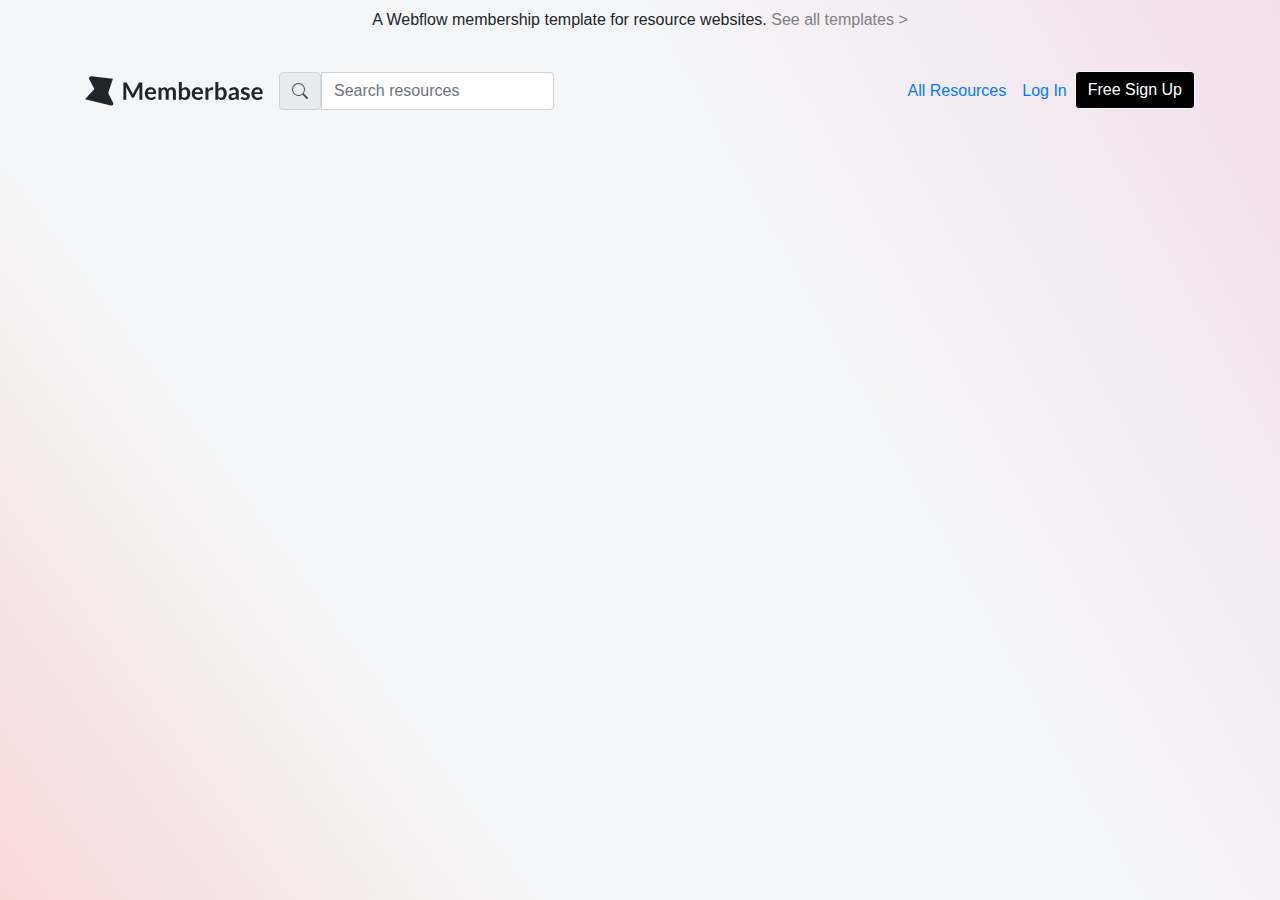
==== Memberbase/index.html @ c23ef4e9 "add new file and modified Waxon" ====
<!DOCTYPE html>
<html lang="es">
  <head>
    <meta charset="UTF-8" />
    <meta name="viewport" content="width=device-width, initial-scale=1.0" />
    <link
      href="https://cdn.jsdelivr.net/npm/bootstrap@5.3.2/dist/css/bootstrap.min.css"
      rel="stylesheet"
      integrity="sha384-T3c6CoIi6uLrA9TneNEoa7RxnatzjcDSCmG1MXxSR1GAsXEV/Dwwykc2MPK8M2HN"
      crossorigin="anonymous"
    />
    <link
      rel="stylesheet"
      href="https://maxcdn.bootstrapcdn.com/bootstrap/4.5.2/css/bootstrap.min.css"
    />
    <link rel="stylesheet" type="text/css" href="css/index.css" />
    <link rel="preconnect" href="https://fonts.googleapis.com" />
    <link rel="preconnect" href="https://fonts.gstatic.com" crossorigin />
    <link
      href="https://fonts.googleapis.com/css2?family=Inter&family=Montserrat:wght@300&family=Titillium+Web:wght@700&display=swap"
      rel="stylesheet"
    />
    <link
      href="https://assets.website-files.com/62aee78456e4207786ac4d18/62b0fad1a8cf6a4c26b3cb5e_Faivcon%2032.svg"
      rel="shortcut icon"
      type="image/x-icon"
    />
    <title>Memberbase - Webflow</title>
  </head>

  <body class="vh-100 vw-100">
    <div class="container-fluid px-0">
      <div class="container text-center py-2">
        <p>
          A Webflow membership template for resource websites.
          <span
            ><a
              href="https://www.nikolaibain.com/templates"
              class="custom-link"
              target="_blank"
              >See all templates ></a
            ></span
          >
        </p>
      </div>
      <nav
        class="navbar navbar-expand-md bg-body-tertiary py-0 px-0 sticky-top"
      >
        <div class="container">
          <a class="navbar-brand" href="#"
            ><svg
              width="178"
              height="60"
              viewBox="0 0 525 88"
              fill="none"
              xmlns="http://www.w3.org/2000/svg"
            >
              <path
                d="M139.018 48.6572C139.421 49.416 139.789 50.2104 140.121 51.0404C140.477 51.8467 140.821 52.6649 141.153 53.4949C141.485 52.6412 141.828 51.7993 142.184 50.9693C142.54 50.1393 142.919 49.3449 143.322 48.586L158.547 20.0933C158.737 19.7376 158.926 19.453 159.116 19.2396C159.33 19.0262 159.555 18.872 159.792 18.7772C160.053 18.6823 160.337 18.623 160.646 18.5993C160.954 18.5756 161.322 18.5637 161.748 18.5637H168.969V70H160.539V36.7763C160.539 36.1597 160.551 35.4839 160.575 34.7487C160.622 34.0136 160.681 33.2666 160.752 32.5077L145.208 61.6763C144.852 62.3403 144.39 62.862 143.82 63.2414C143.251 63.5972 142.587 63.775 141.828 63.775H140.512C139.753 63.775 139.089 63.5972 138.52 63.2414C137.951 62.862 137.489 62.3403 137.133 61.6763L121.375 32.401C121.47 33.1836 121.529 33.9543 121.553 34.7132C121.6 35.4483 121.624 36.136 121.624 36.7763V70H113.193V18.5637H120.414C120.841 18.5637 121.209 18.5756 121.517 18.5993C121.825 18.623 122.098 18.6823 122.335 18.7772C122.596 18.872 122.833 19.0262 123.047 19.2396C123.26 19.453 123.462 19.7376 123.651 20.0933L139.018 48.6572Z"
                fill="#20252B"
              />
              <path
                d="M193.918 32.9346C196.219 32.9346 198.329 33.3022 200.25 34.0373C202.195 34.7724 203.867 35.8514 205.266 37.2743C206.665 38.6734 207.756 40.4046 208.538 42.4677C209.321 44.5072 209.712 46.843 209.712 49.4753C209.712 50.1393 209.677 50.6966 209.605 51.1472C209.558 51.574 209.451 51.9179 209.285 52.1787C209.143 52.4159 208.941 52.5937 208.681 52.7123C208.42 52.8072 208.088 52.8546 207.685 52.8546H185.132C185.393 56.6014 186.401 59.3523 188.156 61.1072C189.911 62.862 192.235 63.7394 195.128 63.7394C196.551 63.7394 197.772 63.5734 198.792 63.2414C199.835 62.9094 200.736 62.5419 201.495 62.1387C202.278 61.7356 202.954 61.368 203.523 61.036C204.116 60.704 204.685 60.538 205.23 60.538C205.586 60.538 205.894 60.6092 206.155 60.7514C206.416 60.8937 206.641 61.0953 206.831 61.3562L209.392 64.5576C208.42 65.6959 207.329 66.6563 206.119 67.4389C204.91 68.1977 203.641 68.8143 202.313 69.2886C201.009 69.7392 199.669 70.0593 198.294 70.249C196.942 70.4387 195.626 70.5336 194.345 70.5336C191.808 70.5336 189.448 70.1186 187.267 69.2886C185.085 68.4349 183.188 67.1899 181.575 65.5536C179.963 63.8936 178.694 61.8542 177.769 59.4353C176.844 56.9927 176.382 54.1707 176.382 50.9693C176.382 48.4793 176.785 46.1434 177.591 43.9617C178.397 41.7563 179.548 39.8473 181.042 38.2347C182.559 36.5984 184.397 35.306 186.555 34.3574C188.737 33.4089 191.191 32.9346 193.918 32.9346ZM194.096 39.2307C191.535 39.2307 189.531 39.954 188.085 41.4006C186.638 42.8472 185.713 44.8984 185.31 47.5544H201.815C201.815 46.4162 201.661 45.349 201.353 44.353C201.045 43.3333 200.57 42.444 199.93 41.6852C199.29 40.9263 198.483 40.3334 197.511 39.9066C196.539 39.456 195.401 39.2307 194.096 39.2307Z"
                fill="#20252B"
              />
              <path
                d="M216.839 70V33.5037H222.21C223.349 33.5037 224.096 34.0373 224.451 35.1044L225.021 37.8079C225.661 37.0964 226.325 36.4443 227.013 35.8514C227.724 35.2586 228.471 34.7487 229.254 34.3219C230.06 33.895 230.914 33.563 231.815 33.3259C232.74 33.065 233.747 32.9346 234.838 32.9346C237.139 32.9346 239.024 33.563 240.494 34.8199C241.988 36.053 243.103 37.7012 243.838 39.7643C244.407 38.5549 245.118 37.5233 245.972 36.6696C246.826 35.7922 247.763 35.0807 248.782 34.5353C249.802 33.9899 250.881 33.5867 252.019 33.3259C253.181 33.065 254.343 32.9346 255.505 32.9346C257.521 32.9346 259.311 33.2429 260.877 33.8594C262.442 34.476 263.758 35.3772 264.825 36.5629C265.892 37.7486 266.698 39.1952 267.244 40.9026C267.813 42.61 268.098 44.5664 268.098 46.7719V70H259.311V46.7719C259.311 44.4479 258.802 42.7049 257.782 41.5429C256.762 40.3572 255.268 39.7643 253.3 39.7643C252.399 39.7643 251.557 39.9184 250.774 40.2267C250.015 40.535 249.34 40.9856 248.747 41.5784C248.178 42.1476 247.727 42.8709 247.395 43.7483C247.063 44.6257 246.897 45.6336 246.897 46.7719V70H238.075V46.7719C238.075 44.3293 237.577 42.5507 236.581 41.4362C235.609 40.3216 234.162 39.7643 232.242 39.7643C230.985 39.7643 229.799 40.0844 228.684 40.7247C227.594 41.3413 226.574 42.195 225.625 43.2859V70H216.839Z"
                fill="#20252B"
              />
              <path
                d="M276.834 70V17.1409H285.62V37.9857C287.066 36.4443 288.703 35.223 290.529 34.3219C292.355 33.397 294.489 32.9346 296.932 32.9346C298.924 32.9346 300.738 33.3496 302.374 34.1796C304.034 34.9859 305.457 36.1716 306.643 37.7367C307.852 39.3019 308.777 41.2346 309.417 43.5349C310.081 45.8352 310.413 48.4793 310.413 51.4673C310.413 54.1944 310.046 56.72 309.31 59.044C308.575 61.368 307.52 63.3837 306.145 65.0912C304.793 66.7986 303.145 68.1384 301.2 69.1107C299.279 70.0593 297.121 70.5336 294.726 70.5336C293.612 70.5336 292.592 70.415 291.667 70.1779C290.742 69.9644 289.9 69.6562 289.141 69.253C288.383 68.8499 287.671 68.3637 287.007 67.7946C286.367 67.2017 285.75 66.5496 285.157 65.8382L284.766 68.2926C284.624 68.9092 284.375 69.3479 284.019 69.6087C283.687 69.8696 283.225 70 282.632 70H276.834ZM293.908 39.7643C292.082 39.7643 290.517 40.1556 289.213 40.9382C287.932 41.697 286.734 42.776 285.62 44.1752V60.538C286.616 61.7712 287.695 62.6367 288.857 63.1347C290.043 63.609 291.323 63.8462 292.699 63.8462C294.027 63.8462 295.224 63.5972 296.291 63.0992C297.358 62.6012 298.26 61.8423 298.995 60.8226C299.754 59.8029 300.335 58.5223 300.738 56.9809C301.141 55.4157 301.342 53.5779 301.342 51.4673C301.342 49.333 301.165 47.5307 300.809 46.0604C300.477 44.5664 299.991 43.357 299.35 42.4322C298.71 41.5073 297.928 40.8314 297.003 40.4046C296.102 39.9777 295.07 39.7643 293.908 39.7643Z"
                fill="#20252B"
              />
              <path
                d="M332.383 32.9346C334.683 32.9346 336.794 33.3022 338.715 34.0373C340.659 34.7724 342.331 35.8514 343.73 37.2743C345.129 38.6734 346.22 40.4046 347.003 42.4677C347.785 44.5072 348.177 46.843 348.177 49.4753C348.177 50.1393 348.141 50.6966 348.07 51.1472C348.023 51.574 347.916 51.9179 347.75 52.1787C347.608 52.4159 347.406 52.5937 347.145 52.7123C346.884 52.8072 346.552 52.8546 346.149 52.8546H323.597C323.858 56.6014 324.866 59.3523 326.62 61.1072C328.375 62.862 330.699 63.7394 333.592 63.7394C335.015 63.7394 336.237 63.5734 337.256 63.2414C338.3 62.9094 339.201 62.5419 339.96 62.1387C340.742 61.7356 341.418 61.368 341.987 61.036C342.58 60.704 343.149 60.538 343.695 60.538C344.05 60.538 344.359 60.6092 344.62 60.7514C344.88 60.8937 345.106 61.0953 345.295 61.3562L347.857 64.5576C346.884 65.6959 345.793 66.6563 344.584 67.4389C343.375 68.1977 342.106 68.8143 340.778 69.2886C339.474 69.7392 338.134 70.0593 336.758 70.249C335.407 70.4387 334.09 70.5336 332.81 70.5336C330.272 70.5336 327.913 70.1186 325.731 69.2886C323.549 68.4349 321.652 67.1899 320.04 65.5536C318.427 63.8936 317.158 61.8542 316.234 59.4353C315.309 56.9927 314.846 54.1707 314.846 50.9693C314.846 48.4793 315.249 46.1434 316.056 43.9617C316.862 41.7563 318.012 39.8473 319.506 38.2347C321.024 36.5984 322.862 35.306 325.02 34.3574C327.201 33.4089 329.656 32.9346 332.383 32.9346ZM332.561 39.2307C330 39.2307 327.996 39.954 326.549 41.4006C325.103 42.8472 324.178 44.8984 323.775 47.5544H340.28C340.28 46.4162 340.126 45.349 339.817 44.353C339.509 43.3333 339.035 42.444 338.395 41.6852C337.754 40.9263 336.948 40.3334 335.976 39.9066C335.003 39.456 333.865 39.2307 332.561 39.2307Z"
                fill="#20252B"
              />
              <path
                d="M355.304 70V33.5037H360.462C361.363 33.5037 361.991 33.6697 362.347 34.0017C362.703 34.3337 362.94 34.9029 363.058 35.7092L363.592 40.12C364.896 37.8672 366.426 36.0886 368.181 34.7843C369.935 33.48 371.904 32.8279 374.085 32.8279C375.888 32.8279 377.382 33.2429 378.567 34.0729L377.429 40.6536C377.358 41.0804 377.204 41.3887 376.967 41.5784C376.73 41.7444 376.409 41.8274 376.006 41.8274C375.651 41.8274 375.164 41.7444 374.548 41.5784C373.931 41.4124 373.113 41.3294 372.093 41.3294C370.267 41.3294 368.702 41.8393 367.398 42.859C366.094 43.855 364.991 45.3253 364.09 47.2699V70H355.304Z"
                fill="#20252B"
              />
              <path
                d="M384.451 70V17.1409H393.237V37.9857C394.684 36.4443 396.32 35.223 398.146 34.3219C399.972 33.397 402.106 32.9346 404.549 32.9346C406.541 32.9346 408.355 33.3496 409.991 34.1796C411.651 34.9859 413.074 36.1716 414.26 37.7367C415.469 39.3019 416.394 41.2346 417.035 43.5349C417.699 45.8352 418.031 48.4793 418.031 51.4673C418.031 54.1944 417.663 56.72 416.928 59.044C416.193 61.368 415.137 63.3837 413.762 65.0912C412.41 66.7986 410.762 68.1384 408.818 69.1107C406.897 70.0593 404.739 70.5336 402.344 70.5336C401.229 70.5336 400.209 70.415 399.284 70.1779C398.36 69.9644 397.518 69.6562 396.759 69.253C396 68.8499 395.289 68.3637 394.625 67.7946C393.984 67.2017 393.368 66.5496 392.775 65.8382L392.384 68.2926C392.241 68.9092 391.992 69.3479 391.637 69.6087C391.305 69.8696 390.842 70 390.249 70H384.451ZM401.525 39.7643C399.699 39.7643 398.134 40.1556 396.83 40.9382C395.549 41.697 394.352 42.776 393.237 44.1752V60.538C394.233 61.7712 395.312 62.6367 396.474 63.1347C397.66 63.609 398.941 63.8462 400.316 63.8462C401.644 63.8462 402.842 63.5972 403.909 63.0992C404.976 62.6012 405.877 61.8423 406.612 60.8226C407.371 59.8029 407.952 58.5223 408.355 56.9809C408.758 55.4157 408.96 53.5779 408.96 51.4673C408.96 49.333 408.782 47.5307 408.426 46.0604C408.094 44.5664 407.608 43.357 406.968 42.4322C406.328 41.5073 405.545 40.8314 404.62 40.4046C403.719 39.9777 402.687 39.7643 401.525 39.7643Z"
                fill="#20252B"
              />
              <path
                d="M453.518 70H449.569C448.739 70 448.087 69.8814 447.613 69.6443C447.138 69.3834 446.783 68.8736 446.546 68.1147L445.763 65.518C444.838 66.348 443.925 67.0832 443.024 67.7234C442.147 68.34 441.234 68.8617 440.285 69.2886C439.336 69.7154 438.329 70.0356 437.261 70.249C436.194 70.4624 435.009 70.5692 433.704 70.5692C432.163 70.5692 430.74 70.3676 429.436 69.9644C428.131 69.5376 427.005 68.9092 426.056 68.0792C425.132 67.2492 424.408 66.2176 423.887 64.9844C423.365 63.7513 423.104 62.3166 423.104 60.6803C423.104 59.3049 423.46 57.9532 424.171 56.6252C424.906 55.2734 426.116 54.064 427.799 52.9969C429.483 51.906 431.724 51.0049 434.522 50.2934C437.321 49.582 440.795 49.1789 444.945 49.084V46.9497C444.945 44.5072 444.423 42.7049 443.38 41.5429C442.36 40.3572 440.866 39.7643 438.898 39.7643C437.475 39.7643 436.289 39.9303 435.341 40.2623C434.392 40.5943 433.562 40.9737 432.851 41.4006C432.163 41.8037 431.523 42.1713 430.93 42.5033C430.337 42.8353 429.685 43.0013 428.973 43.0013C428.38 43.0013 427.871 42.8472 427.444 42.5389C427.017 42.2306 426.673 41.8512 426.412 41.4006L424.811 38.5904C429.009 34.7487 434.072 32.8279 440 32.8279C442.135 32.8279 444.032 33.1836 445.692 33.895C447.376 34.5827 448.798 35.555 449.96 36.8119C451.122 38.045 452 39.5272 452.593 41.2583C453.209 42.9894 453.518 44.8866 453.518 46.9497V70ZM436.443 64.522C437.344 64.522 438.174 64.439 438.933 64.273C439.692 64.107 440.404 63.858 441.068 63.526C441.755 63.194 442.407 62.7909 443.024 62.3166C443.664 61.8186 444.305 61.2376 444.945 60.5736V54.4197C442.384 54.5383 440.238 54.7636 438.506 55.0956C436.799 55.4039 435.424 55.807 434.38 56.305C433.337 56.803 432.59 57.384 432.139 58.048C431.712 58.712 431.499 59.4353 431.499 60.2179C431.499 61.7593 431.949 62.862 432.851 63.526C433.775 64.19 434.973 64.522 436.443 64.522Z"
                fill="#20252B"
              />
              <path
                d="M483.82 40.618C483.583 40.9974 483.334 41.2702 483.073 41.4362C482.812 41.5784 482.48 41.6496 482.077 41.6496C481.65 41.6496 481.188 41.531 480.69 41.2939C480.215 41.0567 479.658 40.7959 479.018 40.5113C478.378 40.203 477.642 39.9303 476.812 39.6932C476.006 39.456 475.046 39.3374 473.931 39.3374C472.2 39.3374 470.836 39.705 469.84 40.4402C468.844 41.1753 468.346 42.1357 468.346 43.3214C468.346 44.104 468.595 44.768 469.093 45.3134C469.615 45.8352 470.291 46.2976 471.121 46.7007C471.975 47.1039 472.935 47.4714 474.002 47.8034C475.069 48.1117 476.16 48.4556 477.275 48.835C478.389 49.2144 479.48 49.6532 480.547 50.1512C481.615 50.6254 482.563 51.242 483.393 52.0009C484.247 52.736 484.923 53.6253 485.421 54.6687C485.942 55.7122 486.203 56.969 486.203 58.4393C486.203 60.1942 485.883 61.8186 485.243 63.3126C484.603 64.7829 483.666 66.0634 482.433 67.1543C481.2 68.2214 479.67 69.0633 477.844 69.6799C476.042 70.2727 473.967 70.5692 471.619 70.5692C470.362 70.5692 469.129 70.4506 467.92 70.2134C466.734 70 465.584 69.6917 464.469 69.2886C463.378 68.8854 462.359 68.4112 461.41 67.8657C460.485 67.3203 459.667 66.7274 458.956 66.0872L460.983 62.7434C461.244 62.3403 461.552 62.032 461.908 61.8186C462.264 61.6052 462.714 61.4984 463.26 61.4984C463.805 61.4984 464.315 61.6526 464.789 61.9609C465.287 62.2692 465.856 62.6012 466.497 62.9569C467.137 63.3126 467.884 63.6446 468.738 63.9529C469.615 64.2612 470.718 64.4153 472.046 64.4153C473.089 64.4153 473.979 64.2967 474.714 64.0596C475.473 63.7987 476.089 63.4667 476.563 63.0636C477.061 62.6604 477.417 62.198 477.631 61.6763C477.868 61.1309 477.986 60.5736 477.986 60.0044C477.986 59.1507 477.725 58.4512 477.204 57.9057C476.706 57.3603 476.03 56.886 475.176 56.4829C474.346 56.0797 473.386 55.724 472.295 55.4157C471.228 55.0837 470.125 54.728 468.987 54.3486C467.872 53.9692 466.769 53.5304 465.679 53.0324C464.611 52.5107 463.651 51.8586 462.797 51.076C461.967 50.2934 461.291 49.333 460.77 48.1947C460.272 47.0564 460.023 45.681 460.023 44.0684C460.023 42.5744 460.319 41.1516 460.912 39.7999C461.505 38.4482 462.37 37.2743 463.509 36.2783C464.671 35.2586 466.105 34.4523 467.813 33.8594C469.544 33.2429 471.536 32.9346 473.789 32.9346C476.303 32.9346 478.591 33.3496 480.654 34.1796C482.717 35.0096 484.437 36.1004 485.812 37.4522L483.82 40.618Z"
                fill="#20252B"
              />
              <path
                d="M508.295 32.9346C510.595 32.9346 512.706 33.3022 514.627 34.0373C516.571 34.7724 518.243 35.8514 519.642 37.2743C521.041 38.6734 522.132 40.4046 522.915 42.4677C523.697 44.5072 524.089 46.843 524.089 49.4753C524.089 50.1393 524.053 50.6966 523.982 51.1472C523.934 51.574 523.828 51.9179 523.662 52.1787C523.519 52.4159 523.318 52.5937 523.057 52.7123C522.796 52.8072 522.464 52.8546 522.061 52.8546H499.509C499.77 56.6014 500.777 59.3523 502.532 61.1072C504.287 62.862 506.611 63.7394 509.504 63.7394C510.927 63.7394 512.148 63.5734 513.168 63.2414C514.212 62.9094 515.113 62.5419 515.872 62.1387C516.654 61.7356 517.33 61.368 517.899 61.036C518.492 60.704 519.061 60.538 519.607 60.538C519.962 60.538 520.271 60.6092 520.531 60.7514C520.792 60.8937 521.018 61.0953 521.207 61.3562L523.768 64.5576C522.796 65.6959 521.705 66.6563 520.496 67.4389C519.286 68.1977 518.018 68.8143 516.69 69.2886C515.385 69.7392 514.046 70.0593 512.67 70.249C511.318 70.4387 510.002 70.5336 508.722 70.5336C506.184 70.5336 503.825 70.1186 501.643 69.2886C499.461 68.4349 497.564 67.1899 495.952 65.5536C494.339 63.8936 493.07 61.8542 492.145 59.4353C491.221 56.9927 490.758 54.1707 490.758 50.9693C490.758 48.4793 491.161 46.1434 491.968 43.9617C492.774 41.7563 493.924 39.8473 495.418 38.2347C496.936 36.5984 498.774 35.306 500.932 34.3574C503.113 33.4089 505.568 32.9346 508.295 32.9346ZM508.473 39.2307C505.912 39.2307 503.908 39.954 502.461 41.4006C501.015 42.8472 500.09 44.8984 499.687 47.5544H516.192C516.192 46.4162 516.038 45.349 515.729 44.353C515.421 43.3333 514.947 42.444 514.306 41.6852C513.666 40.9263 512.86 40.3334 511.888 39.9066C510.915 39.456 509.777 39.2307 508.473 39.2307Z"
                fill="#20252B"
              />
              <path
                d="M27.7778 38.0646L0 68.5484L76.2514 86.9273C81.2457 88.131 85.3445 82.9106 82.9901 78.3446L68.3333 49.9194L82.3333 8.03232L18.5712 0.3648C13.7699 -0.212569 10.2932 4.83625 12.5451 9.11586L27.7778 38.0646Z"
                fill="#20252B"
              />
            </svg>
          </a>
          <form class="d-none d-lg-block">
            <div class="input-group">
              <span class="input-group-text"
                ><svg
                  xmlns="http://www.w3.org/2000/svg"
                  width="16"
                  height="16"
                  fill="currentColor"
                  class="bi bi-search"
                  viewBox="0 0 16 16"
                >
                  <path
                    d="M11.742 10.344a6.5 6.5 0 1 0-1.397 1.398h-.001c.03.04.062.078.098.115l3.85 3.85a1 1 0 0 0 1.415-1.414l-3.85-3.85a1.007 1.007 0 0 0-.115-.1zM12 6.5a5.5 5.5 0 1 1-11 0 5.5 5.5 0 0 1 11 0z"
                  />
                </svg>
              </span>
              <input
                type="text"
                class="form-control"
                placeholder="Search resources"
                aria-label="Search"
              />
            </div>
          </form>
          <button
            class="navbar-toggler"
            type="button"
            data-bs-toggle="collapse"
            data-bs-target="#navbarSupportedContent"
            aria-controls="navbarSupportedContent"
            aria-expanded="false"
            aria-label="Toggle navigation"
          >
            <span class="navbar-toggler-icon"></span>
          </button>
          <div
            class="collapse navbar-collapse justify-content-end"
            id="navbarSupportedContent"
          >
            <ul class="navbar-nav mb-2 mb-lg-0">
              <li class="nav-item">
                <a
                  class="nav-link fw-medium"
                  href="https://memberbase-template.webflow.io/resources"
                  target="_blank"
                  >All Resources</a
                >
              </li>
              <li class="nav-item">
                <a
                  class="nav-link fw-medium"
                  href="https://memberbase-template.webflow.io/log-in"
                  target="_blank"
                  >Log In</a
                >
              </li>
              <li class="nav-item">
                <button class="btn btn-outline-light custom-btn" type="submit">
                  Free Sign Up
                </button>
              </li>
            </ul>
          </div>
        </div>
      </nav>
    </div>
  </body>
  <script
    src="https://cdn.jsdelivr.net/npm/bootstrap@5.3.2/dist/js/bootstrap.bundle.min.js"
    integrity="sha384-C6RzsynM9kWDrMNeT87bh95OGNyZPhcTNXj1NW7RuBCsyN/o0jlpcV8Qyq46cDfL"
    crossorigin="anonymous"
  ></script>
</html>
---- Memberbase/css/index.css ----
html {
  scroll-behavior: smooth;
}

body {
  background-color: #f5f6f7;
  background-image: linear-gradient(
      54deg,
      rgba(255, 131, 122, 0.25),
      rgba(255, 131, 122, 0) 28%
    ),
    linear-gradient(
      241deg,
      rgba(239, 152, 207, 0.25),
      rgba(239, 152, 207, 0) 36%
    );
  overflow-x: hidden;
}

/*TEMPLATES*/
.custom-link {
  color: grey;
  text-decoration: none !important;
  transition: color 0.3s;
}

.custom-link:hover {
  color: black;
}

/*NAV*/
.custom-btn {
  background-color: #000;
  color: #fff;
}

.custom-btn:hover {
  background-color: #333;
  color: #fff;
}
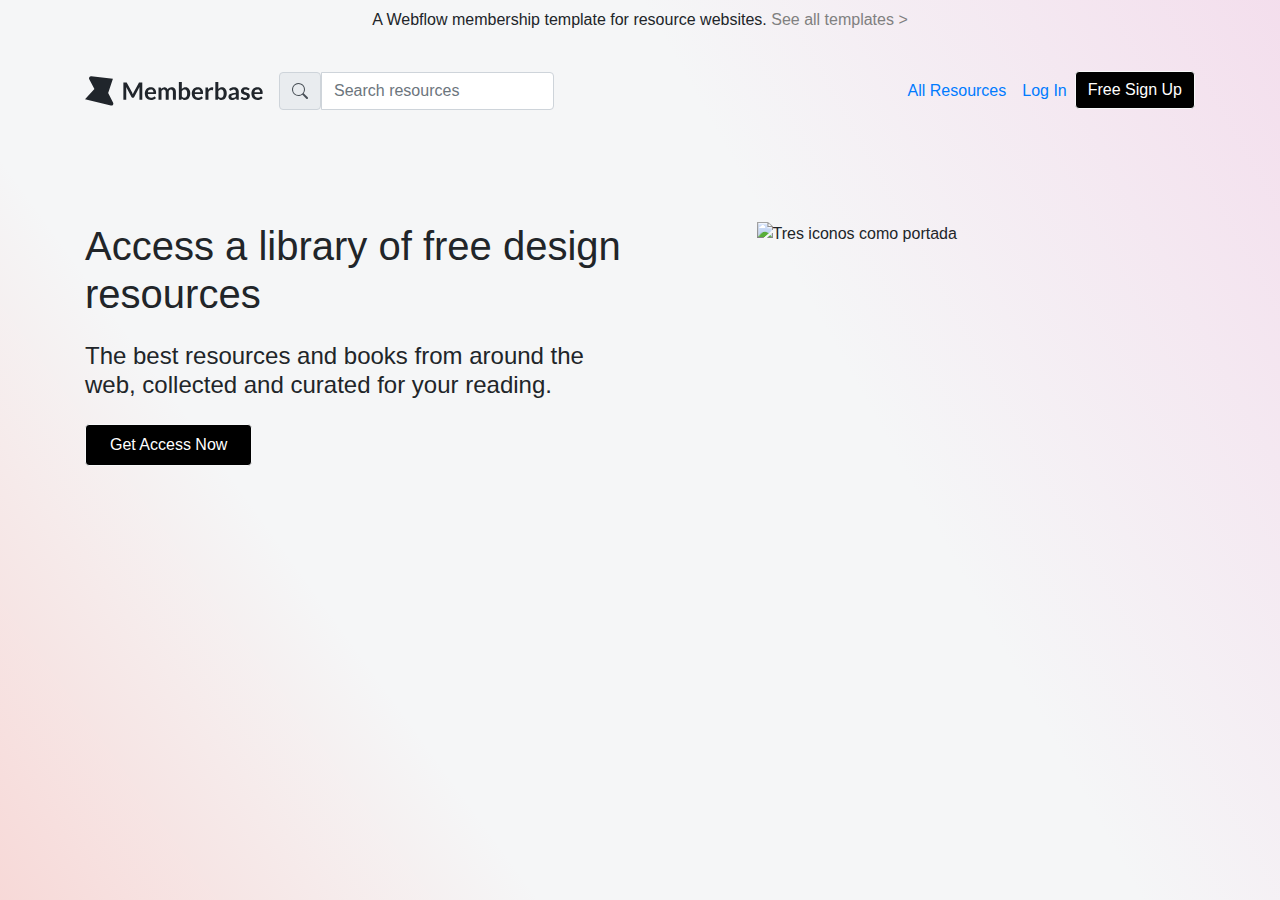
==== commit 925a9fe6: "modified portada" ====
--- a/Memberbase/index.html
+++ b/Memberbase/index.html
@@ -134,7 +134,7 @@
             aria-expanded="false"
             aria-label="Toggle navigation"
           >
-            <span class="navbar-toggler-icon"></span>
+            <span class="navbar-toggler-icon custom-toggler-icon"></span>
           </button>
           <div
             class="collapse navbar-collapse justify-content-end"
@@ -166,6 +166,51 @@
           </div>
         </div>
       </nav>
+
+      <main>
+        <!--PORTADA-->
+        <section class="px-5 py-5">
+          <div class="container py-5" id="about">
+            <div class="row">
+              <div class="col-lg-6 col-md-6 order-md-1 order-sm-2">
+                <div class="left">
+                  <h1 class="fw-medium display-5">
+                    Access a library of free design resources
+                  </h1>
+                  <div>
+                    <h4 class="fw-light py-3">
+                      The best resources and books from around the web,
+                      collected and curated for your reading.
+                    </h4>
+                  </div>
+                  <div>
+                    <button
+                      class="btn btn-outline-light custom-btn p-2 pl-4 pr-4"
+                      type="submit"
+                    >
+                      Get Access Now
+                    </button>
+                  </div>
+                </div>
+              </div>
+              <div class="col-lg-6 col-md-6 order-md-2 order-sm-1">
+                <div
+                  class="right d-flex justify-content-lg-center justify-content-sm-start align-items-center"
+                >
+                  <img
+                    src="https://assets.website-files.com/62aee78456e4207786ac4d18/62aeefb7ef1a0b764b386779_Design%20Resources%20Home.svg"
+                    loading="eager"
+                    width="337"
+                    id="w-node-_2c511369-eabb-a0ff-6024-6e8ecffbdf82-40ac4d19"
+                    alt="Tres iconos como portada"
+                    class="hero-illustration"
+                  />
+                </div>
+              </div>
+            </div>
+          </div>
+        </section>
+      </main>
     </div>
   </body>
   <script
--- a/Memberbase/css/index.css
+++ b/Memberbase/css/index.css
@@ -38,3 +38,32 @@
   background-color: #333;
   color: #fff;
 }
+
+/* Estilos personalizados para el icono */
+.custom-toggler-icon::before {
+  content: "\2630"; /* Código Unicode del icono de hamburguesa (tres líneas) */
+  color: #000; /* Color negro para el icono con !important para forzarlo */
+}
+
+/*PORTADA*/
+@media screen and (max-width: 768px) {
+  .hero-illustration {
+    width: 120px;
+    height: 118px;
+    float: left;
+  }
+
+  .right {
+    text-align: left;
+  }
+}
+
+@media screen and (max-width: 577px) {
+  .order-sm-1 {
+    order: 1;
+  }
+
+  .order-sm-2 {
+    order: 2;
+  }
+}
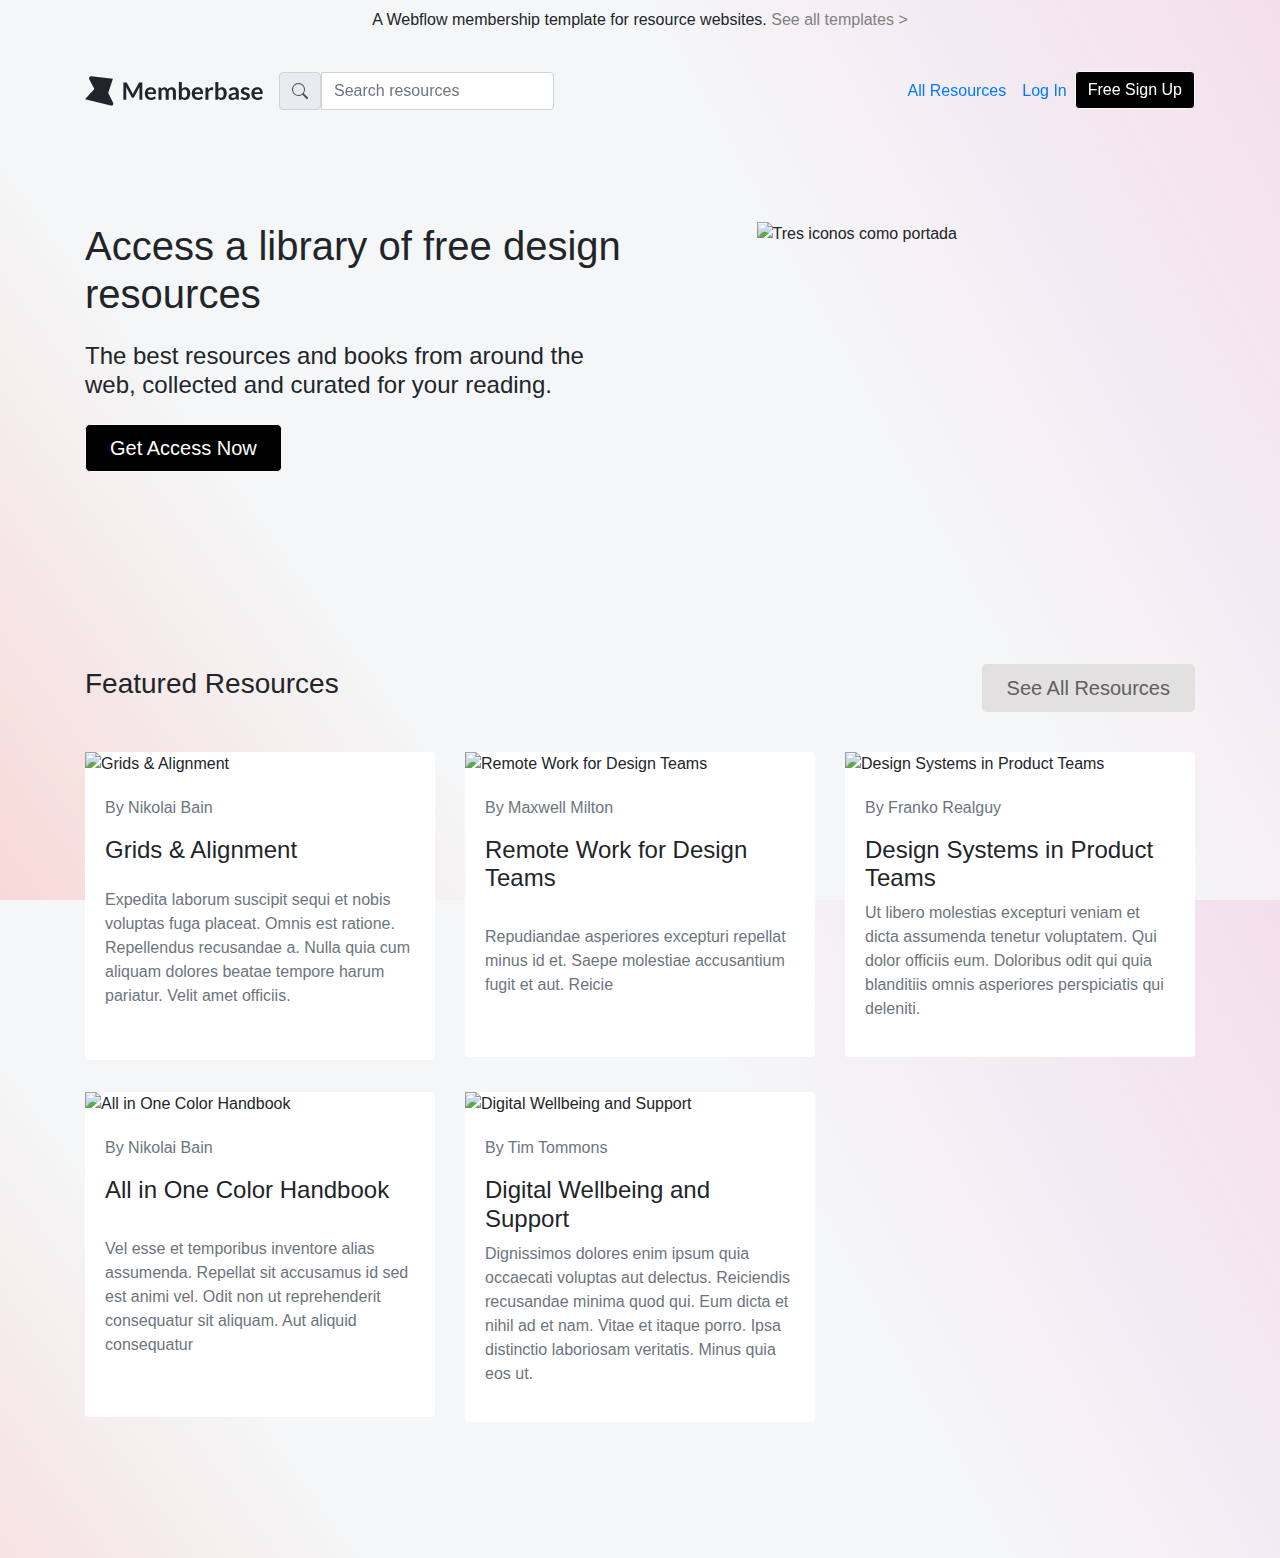
==== commit 306b36eb: "add featured resources" ====
--- a/Memberbase/index.html
+++ b/Memberbase/index.html
@@ -185,7 +185,7 @@
                   </div>
                   <div>
                     <button
-                      class="btn btn-outline-light custom-btn p-2 pl-4 pr-4"
+                      class="btn btn-lg btn-outline-light custom-btn pl-4 pr-4"
                       type="submit"
                     >
                       Get Access Now
@@ -205,6 +205,116 @@
                     alt="Tres iconos como portada"
                     class="hero-illustration"
                   />
+                </div>
+              </div>
+            </div>
+          </div>
+        </section>
+
+        <section class="px-5 py-5 bg-body-tertiary">
+          <div class="container py-5">
+            <div class="d-flex justify-content-between align-items-center">
+              <h3 class="fw-medium">Featured Resources</h3>
+              <button
+                class="btn btn-lg custom-btn2 fw-medium pl-4 pr-4"
+                type="submit"
+              >
+                See All Resources
+              </button>
+            </div>
+
+            <div class="row row-cols-1 row-cols-md-2 row-cols-lg-3 py-4">
+              <div class="col py-3">
+                <div class="card">
+                  <img
+                    alt="Grids &amp; Alignment"
+                    src="https://assets.website-files.com/62aee78456e420f166ac4d1d/62b0e7a32dd6005e84c2ec75_Ebook%20Cover%201.svg"
+                    class="image-cover"
+                  />
+                  <div class="card-body">
+                    <p class="text-muted cursive">By Nikolai Bain</p>
+                    <h4 class="fw-bolder">Grids & Alignment</h4>
+                    <p class="text-muted cursive py-3">
+                      Expedita laborum suscipit sequi et nobis voluptas fuga
+                      placeat. Omnis est ratione. Repellendus recusandae a.
+                      Nulla quia cum aliquam dolores beatae tempore harum
+                      pariatur. Velit amet officiis.
+                    </p>
+                  </div>
+                </div>
+              </div>
+              <div class="col py-3">
+                <div class="card">
+                  <img
+                    alt="Remote Work for Design Teams"
+                    src="https://assets.website-files.com/62aee78456e420f166ac4d1d/62b0e7b28cc691b2cd70c6ec_Ebook%20Cover%202.svg"
+                    class="image-cover"
+                  />
+                  <div class="card-body">
+                    <p class="text-muted cursive">By Maxwell Milton</p>
+                    <h4 class="fw-bolder">Remote Work for Design Teams</h4>
+                    <p class="text-muted cursive py-4">
+                      Repudiandae asperiores excepturi repellat minus id et.
+                      Saepe molestiae accusantium fugit et aut. Reicie
+                    </p>
+                  </div>
+                </div>
+              </div>
+              <div class="col py-3">
+                <div class="card">
+                  <img
+                    alt="Design Systems in Product Teams"
+                    src="https://assets.website-files.com/62aee78456e420f166ac4d1d/62b0e7c4e63aa2b80006a1d4_Ebook%20Cover%203.svg"
+                    class="image-cover"
+                  />
+                  <div class="card-body">
+                    <p class="text-muted cursive">By Franko Realguy</p>
+                    <h4 class="fw-bolder">Design Systems in Product Teams</h4>
+                    <p class="text-muted cursive">
+                      Ut libero molestias excepturi veniam et dicta assumenda
+                      tenetur voluptatem. Qui dolor officiis eum. Doloribus odit
+                      qui quia blanditiis omnis asperiores perspiciatis qui
+                      deleniti.
+                    </p>
+                  </div>
+                </div>
+              </div>
+              <div class="col py-3">
+                <div class="card">
+                  <img
+                    alt="All in One Color Handbook"
+                    src="https://assets.website-files.com/62aee78456e420f166ac4d1d/62b0e909698fe432638ec008_Ebook%20Cover%204.svg"
+                    class="image-cover"
+                  />
+                  <div class="card-body">
+                    <p class="text-muted cursive">By Nikolai Bain</p>
+                    <h4 class="fw-bolder">All in One Color Handbook</h4>
+                    <p class="text-muted cursive py-4">
+                      Vel esse et temporibus inventore alias assumenda. Repellat
+                      sit accusamus id sed est animi vel. Odit non ut
+                      reprehenderit consequatur sit aliquam. Aut aliquid
+                      consequatur
+                    </p>
+                  </div>
+                </div>
+              </div>
+              <div class="col py-3">
+                <div class="card">
+                  <img
+                    alt="Digital Wellbeing and Support"
+                    src="https://assets.website-files.com/62aee78456e420f166ac4d1d/62b0e91246a49c9989b055c0_Ebook%20Cover%205.svg"
+                    class="image-cover"
+                  />
+                  <div class="card-body">
+                    <p class="text-muted cursive">By Tim Tommons</p>
+                    <h4 class="fw-bolder">Digital Wellbeing and Support</h4>
+                    <p class="text-muted cursive">
+                      Dignissimos dolores enim ipsum quia occaecati voluptas aut
+                      delectus. Reiciendis recusandae minima quod qui. Eum dicta
+                      et nihil ad et nam. Vitae et itaque porro. Ipsa distinctio
+                      laboriosam veritatis. Minus quia eos ut.
+                    </p>
+                  </div>
                 </div>
               </div>
             </div>
--- a/Memberbase/css/index.css
+++ b/Memberbase/css/index.css
@@ -67,3 +67,24 @@
     order: 2;
   }
 }
+
+/*FEATURED SOURCES*/
+.custom-btn2 {
+  background-color: #e2e0e0;
+}
+
+.custom-btn2 {
+  color: #5f5f5f;
+}
+
+.custom-btn2:hover {
+  background-color: #ccc;
+}
+
+.card {
+  border: none;
+  transition: transform 0.3s;
+}
+.card:hover {
+  transform: scale(1.02);
+}
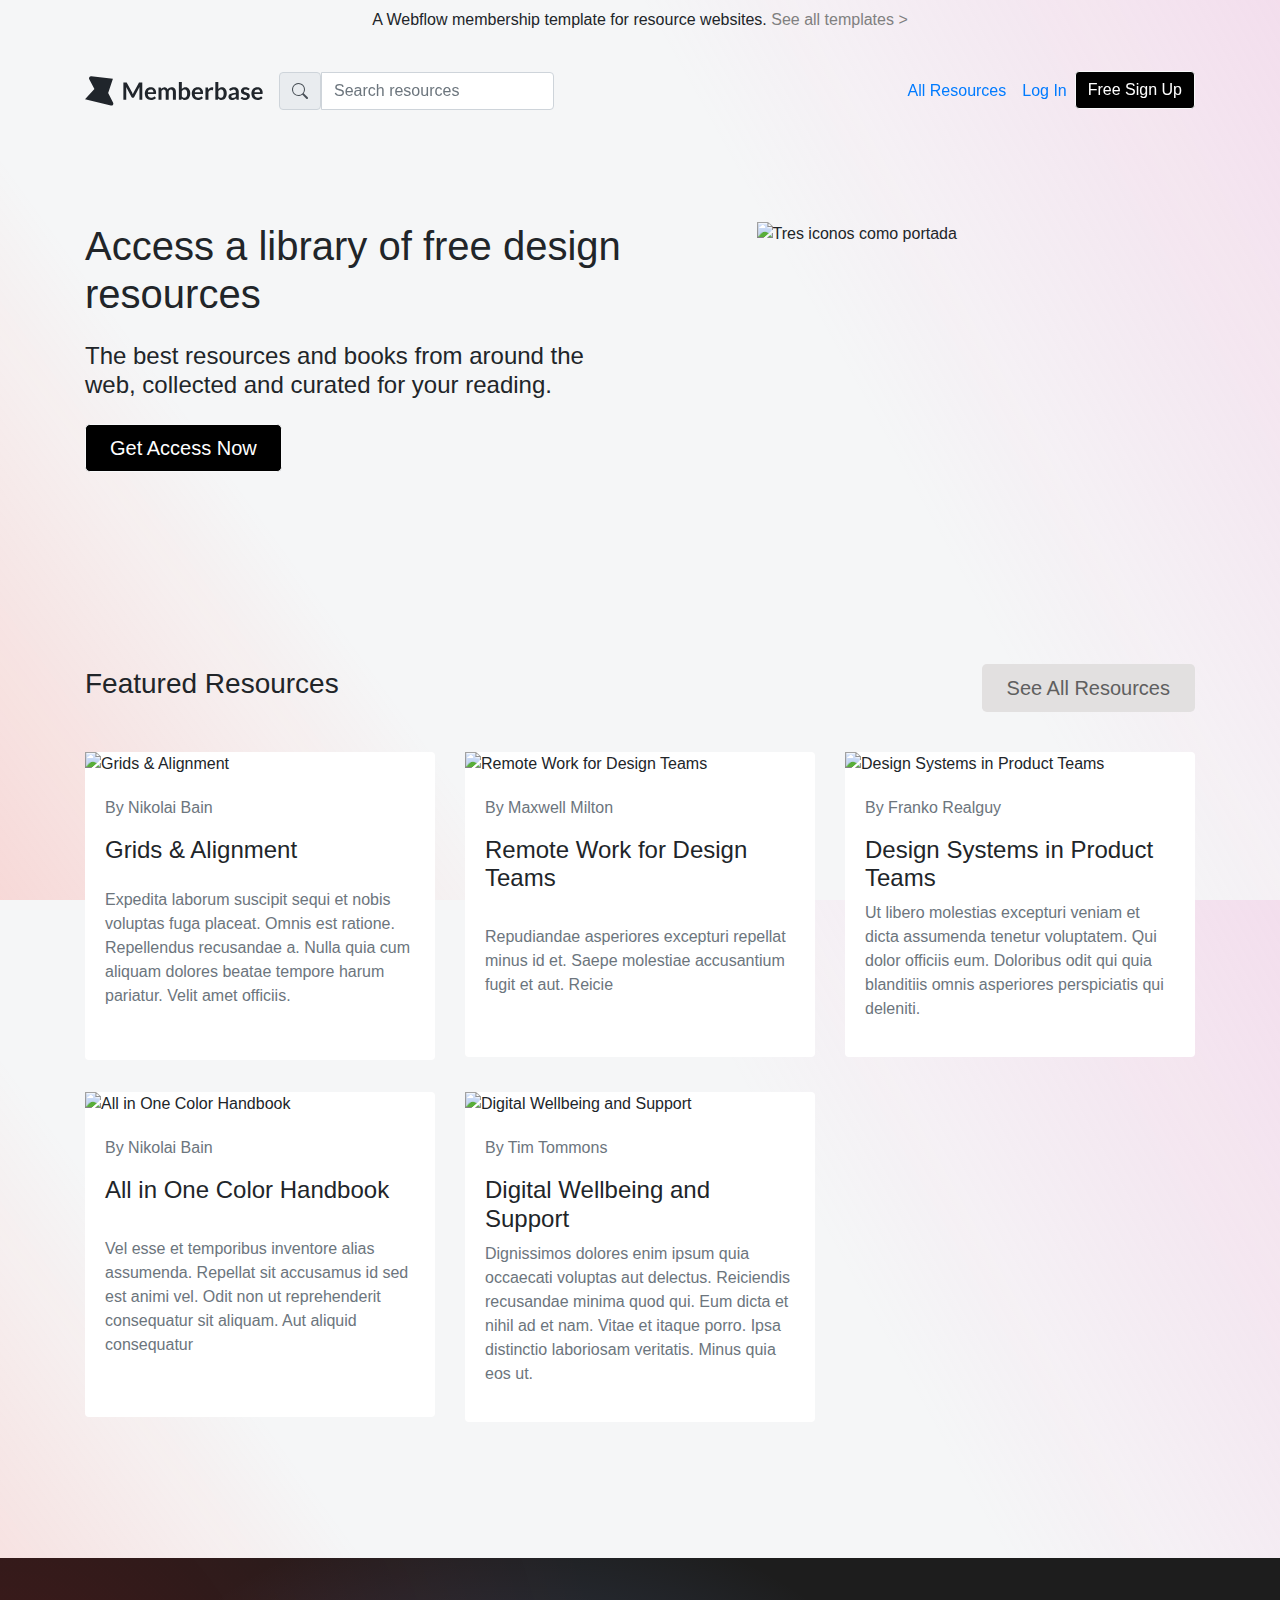
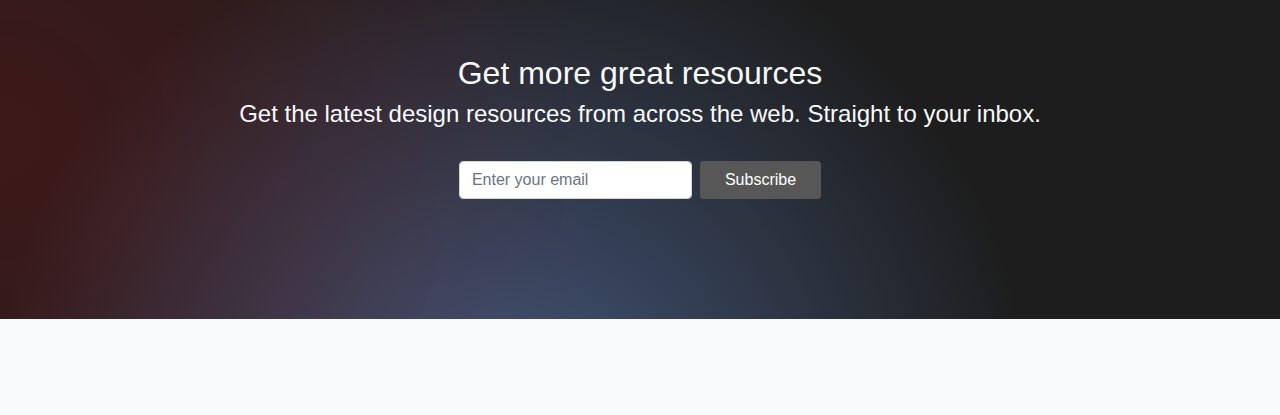
==== commit 80ff28ea: "add new section" ====
--- a/Memberbase/index.html
+++ b/Memberbase/index.html
@@ -320,7 +320,36 @@
             </div>
           </div>
         </section>
+
+        <section class="px-5 py-5 background-resources">
+          <div class="container py-5">
+            <h2 class="text-light text-center">Get more great resources</h2>
+            <h4 class="text-light text-center fw-lighter">
+              Get the latest design resources from across the web. Straight to
+              your inbox.
+            </h4>
+            <div class="d-flex justify-content-center py-4">
+              <form class="d-flex justify-content-center">
+                <input
+                  type="text"
+                  id="email"
+                  class="form-control mr-2"
+                  placeholder="Enter your email"
+                  required
+                />
+                <button class="btn custom-btn3 fw-bold pl-4 pr-4" type="submit">
+                  Subscribe
+                </button>
+              </form>
+            </div>
+          </div>
+        </section>
       </main>
+
+      <!--FOOTER-->
+      <footer class="px-5 py-5 bg-light">
+        <div class="container"></div>
+      </footer>
     </div>
   </body>
   <script
--- a/Memberbase/css/index.css
+++ b/Memberbase/css/index.css
@@ -88,3 +88,27 @@
 .card:hover {
   transform: scale(1.02);
 }
+
+/*MORE RESOURCES*/
+.background-resources {
+  background-color: #1d1d1d;
+  background-image: radial-gradient(
+      circle farthest-corner at 0% 50%,
+      rgba(255, 1, 1, 0.15),
+      transparent 47%
+    ),
+    radial-gradient(
+      circle farthest-corner at 40% 130%,
+      rgba(122, 167, 255, 0.41),
+      transparent 58%
+    );
+}
+
+.custom-btn3 {
+  background-color: #575757;
+  color: white;
+}
+.custom-btn3:hover {
+  background-color: #4b4b4b;
+  color: white;
+}
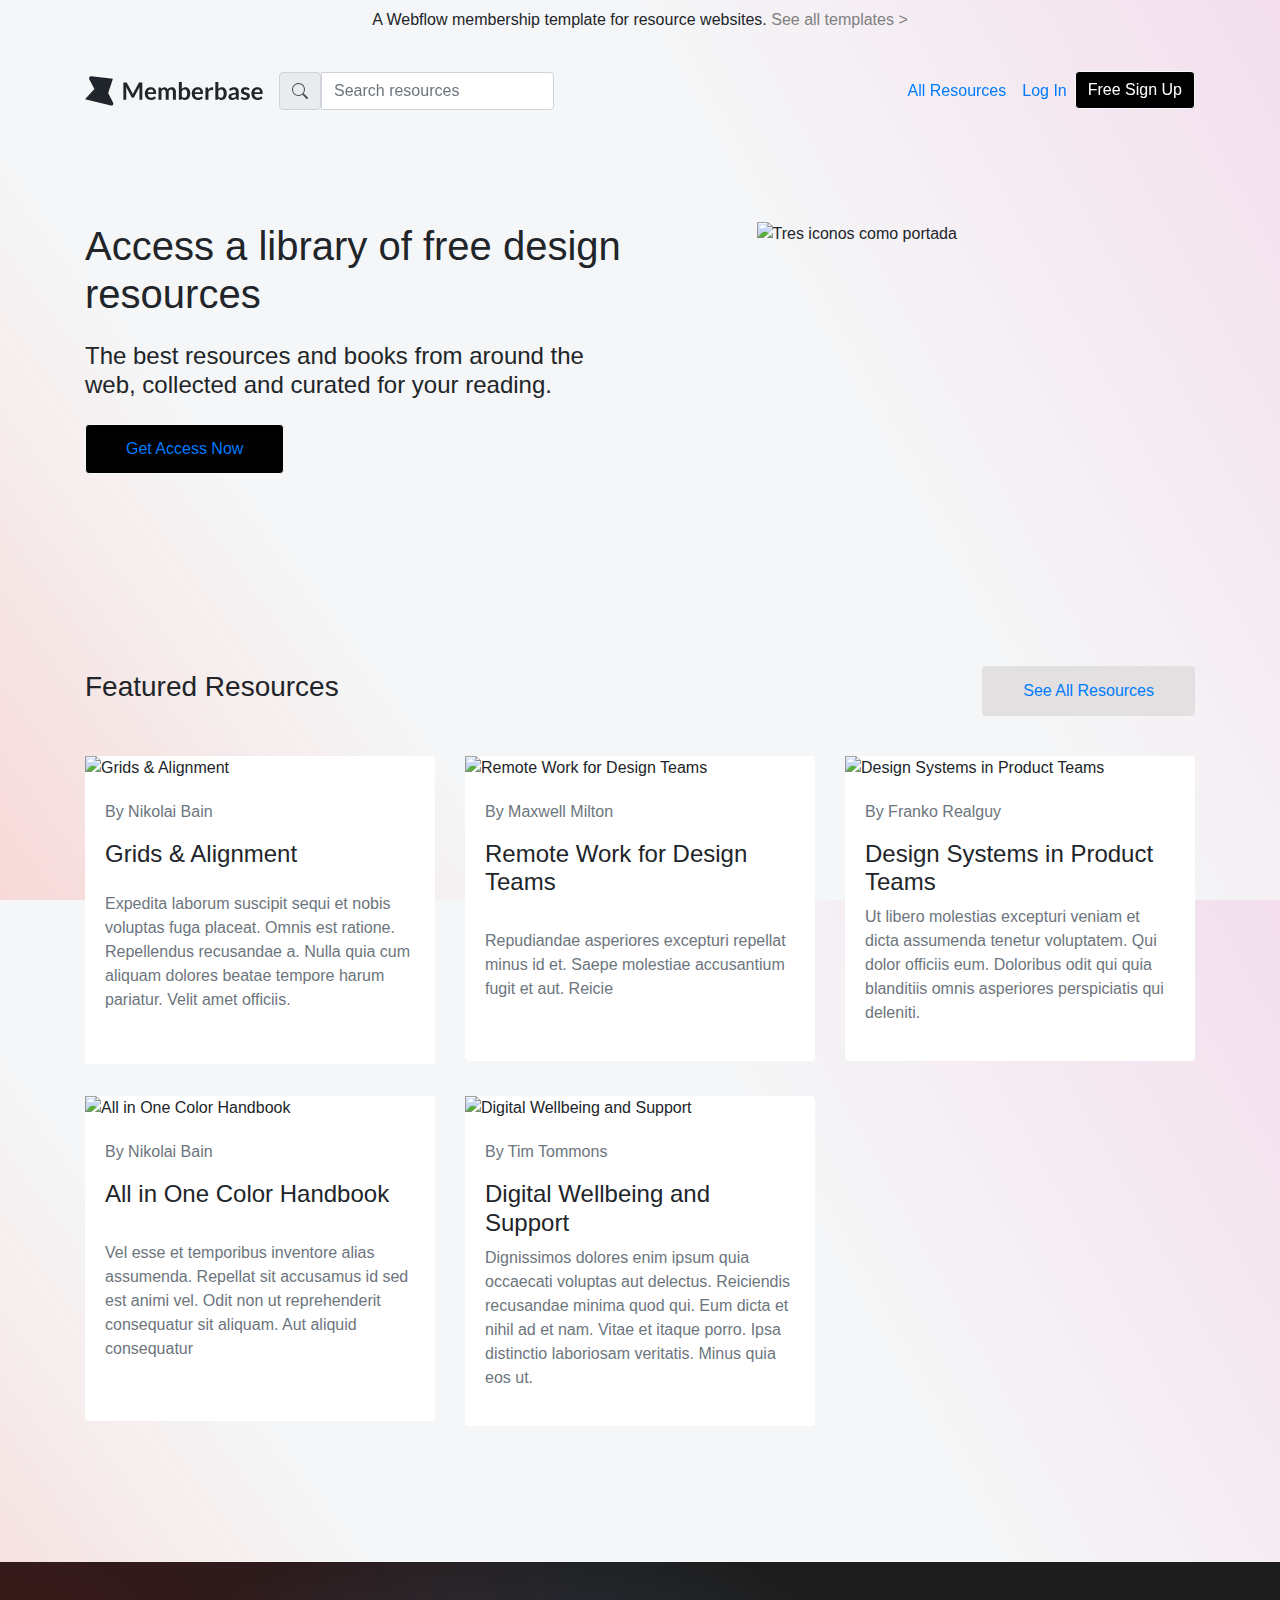
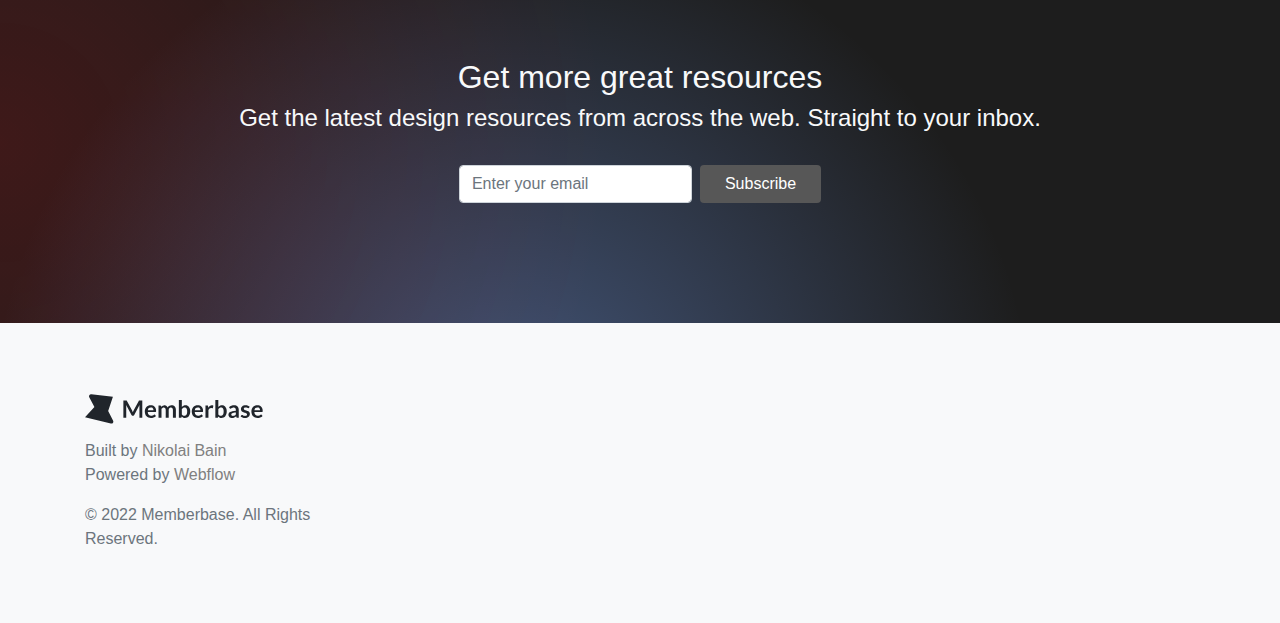
==== commit e78c2c00: "implemented footer" ====
--- a/Memberbase/index.html
+++ b/Memberbase/index.html
@@ -185,10 +185,15 @@
                   </div>
                   <div>
                     <button
-                      class="btn btn-lg btn-outline-light custom-btn pl-4 pr-4"
+                      class="btn btn-outline-light custom-btn pl-4 pr-4 pb-1 pt-1 fw-bold"
                       type="submit"
                     >
-                      Get Access Now
+                      <a
+                        class="nav-link fw-medium"
+                        href="https://memberbase-template.webflow.io/sign-up"
+                        target="_blank"
+                        >Get Access Now</a
+                      >
                     </button>
                   </div>
                 </div>
@@ -216,10 +221,15 @@
             <div class="d-flex justify-content-between align-items-center">
               <h3 class="fw-medium">Featured Resources</h3>
               <button
-                class="btn btn-lg custom-btn2 fw-medium pl-4 pr-4"
+                class="btn custom-btn2 fw-medium pl-4 pr-4 pb-1 pt-1 fw-bold d-none d-md-block"
                 type="submit"
               >
-                See All Resources
+                <a
+                  class="nav-link fw-medium"
+                  href="https://memberbase-template.webflow.io/resources"
+                  target="_blank"
+                  >See All Resources</a
+                >
               </button>
             </div>
 
@@ -348,7 +358,95 @@
 
       <!--FOOTER-->
       <footer class="px-5 py-5 bg-light">
-        <div class="container"></div>
+        <div class="container">
+          <div class="row">
+            <div class="col-12 col-lg-3 py-2 mr-5">
+              <a href="#"
+                ><svg
+                  width="178"
+                  height="60"
+                  viewBox="0 0 525 88"
+                  fill="none"
+                  xmlns="http://www.w3.org/2000/svg"
+                >
+                  <path
+                    d="M139.018 48.6572C139.421 49.416 139.789 50.2104 140.121 51.0404C140.477 51.8467 140.821 52.6649 141.153 53.4949C141.485 52.6412 141.828 51.7993 142.184 50.9693C142.54 50.1393 142.919 49.3449 143.322 48.586L158.547 20.0933C158.737 19.7376 158.926 19.453 159.116 19.2396C159.33 19.0262 159.555 18.872 159.792 18.7772C160.053 18.6823 160.337 18.623 160.646 18.5993C160.954 18.5756 161.322 18.5637 161.748 18.5637H168.969V70H160.539V36.7763C160.539 36.1597 160.551 35.4839 160.575 34.7487C160.622 34.0136 160.681 33.2666 160.752 32.5077L145.208 61.6763C144.852 62.3403 144.39 62.862 143.82 63.2414C143.251 63.5972 142.587 63.775 141.828 63.775H140.512C139.753 63.775 139.089 63.5972 138.52 63.2414C137.951 62.862 137.489 62.3403 137.133 61.6763L121.375 32.401C121.47 33.1836 121.529 33.9543 121.553 34.7132C121.6 35.4483 121.624 36.136 121.624 36.7763V70H113.193V18.5637H120.414C120.841 18.5637 121.209 18.5756 121.517 18.5993C121.825 18.623 122.098 18.6823 122.335 18.7772C122.596 18.872 122.833 19.0262 123.047 19.2396C123.26 19.453 123.462 19.7376 123.651 20.0933L139.018 48.6572Z"
+                    fill="#20252B"
+                  />
+                  <path
+                    d="M193.918 32.9346C196.219 32.9346 198.329 33.3022 200.25 34.0373C202.195 34.7724 203.867 35.8514 205.266 37.2743C206.665 38.6734 207.756 40.4046 208.538 42.4677C209.321 44.5072 209.712 46.843 209.712 49.4753C209.712 50.1393 209.677 50.6966 209.605 51.1472C209.558 51.574 209.451 51.9179 209.285 52.1787C209.143 52.4159 208.941 52.5937 208.681 52.7123C208.42 52.8072 208.088 52.8546 207.685 52.8546H185.132C185.393 56.6014 186.401 59.3523 188.156 61.1072C189.911 62.862 192.235 63.7394 195.128 63.7394C196.551 63.7394 197.772 63.5734 198.792 63.2414C199.835 62.9094 200.736 62.5419 201.495 62.1387C202.278 61.7356 202.954 61.368 203.523 61.036C204.116 60.704 204.685 60.538 205.23 60.538C205.586 60.538 205.894 60.6092 206.155 60.7514C206.416 60.8937 206.641 61.0953 206.831 61.3562L209.392 64.5576C208.42 65.6959 207.329 66.6563 206.119 67.4389C204.91 68.1977 203.641 68.8143 202.313 69.2886C201.009 69.7392 199.669 70.0593 198.294 70.249C196.942 70.4387 195.626 70.5336 194.345 70.5336C191.808 70.5336 189.448 70.1186 187.267 69.2886C185.085 68.4349 183.188 67.1899 181.575 65.5536C179.963 63.8936 178.694 61.8542 177.769 59.4353C176.844 56.9927 176.382 54.1707 176.382 50.9693C176.382 48.4793 176.785 46.1434 177.591 43.9617C178.397 41.7563 179.548 39.8473 181.042 38.2347C182.559 36.5984 184.397 35.306 186.555 34.3574C188.737 33.4089 191.191 32.9346 193.918 32.9346ZM194.096 39.2307C191.535 39.2307 189.531 39.954 188.085 41.4006C186.638 42.8472 185.713 44.8984 185.31 47.5544H201.815C201.815 46.4162 201.661 45.349 201.353 44.353C201.045 43.3333 200.57 42.444 199.93 41.6852C199.29 40.9263 198.483 40.3334 197.511 39.9066C196.539 39.456 195.401 39.2307 194.096 39.2307Z"
+                    fill="#20252B"
+                  />
+                  <path
+                    d="M216.839 70V33.5037H222.21C223.349 33.5037 224.096 34.0373 224.451 35.1044L225.021 37.8079C225.661 37.0964 226.325 36.4443 227.013 35.8514C227.724 35.2586 228.471 34.7487 229.254 34.3219C230.06 33.895 230.914 33.563 231.815 33.3259C232.74 33.065 233.747 32.9346 234.838 32.9346C237.139 32.9346 239.024 33.563 240.494 34.8199C241.988 36.053 243.103 37.7012 243.838 39.7643C244.407 38.5549 245.118 37.5233 245.972 36.6696C246.826 35.7922 247.763 35.0807 248.782 34.5353C249.802 33.9899 250.881 33.5867 252.019 33.3259C253.181 33.065 254.343 32.9346 255.505 32.9346C257.521 32.9346 259.311 33.2429 260.877 33.8594C262.442 34.476 263.758 35.3772 264.825 36.5629C265.892 37.7486 266.698 39.1952 267.244 40.9026C267.813 42.61 268.098 44.5664 268.098 46.7719V70H259.311V46.7719C259.311 44.4479 258.802 42.7049 257.782 41.5429C256.762 40.3572 255.268 39.7643 253.3 39.7643C252.399 39.7643 251.557 39.9184 250.774 40.2267C250.015 40.535 249.34 40.9856 248.747 41.5784C248.178 42.1476 247.727 42.8709 247.395 43.7483C247.063 44.6257 246.897 45.6336 246.897 46.7719V70H238.075V46.7719C238.075 44.3293 237.577 42.5507 236.581 41.4362C235.609 40.3216 234.162 39.7643 232.242 39.7643C230.985 39.7643 229.799 40.0844 228.684 40.7247C227.594 41.3413 226.574 42.195 225.625 43.2859V70H216.839Z"
+                    fill="#20252B"
+                  />
+                  <path
+                    d="M276.834 70V17.1409H285.62V37.9857C287.066 36.4443 288.703 35.223 290.529 34.3219C292.355 33.397 294.489 32.9346 296.932 32.9346C298.924 32.9346 300.738 33.3496 302.374 34.1796C304.034 34.9859 305.457 36.1716 306.643 37.7367C307.852 39.3019 308.777 41.2346 309.417 43.5349C310.081 45.8352 310.413 48.4793 310.413 51.4673C310.413 54.1944 310.046 56.72 309.31 59.044C308.575 61.368 307.52 63.3837 306.145 65.0912C304.793 66.7986 303.145 68.1384 301.2 69.1107C299.279 70.0593 297.121 70.5336 294.726 70.5336C293.612 70.5336 292.592 70.415 291.667 70.1779C290.742 69.9644 289.9 69.6562 289.141 69.253C288.383 68.8499 287.671 68.3637 287.007 67.7946C286.367 67.2017 285.75 66.5496 285.157 65.8382L284.766 68.2926C284.624 68.9092 284.375 69.3479 284.019 69.6087C283.687 69.8696 283.225 70 282.632 70H276.834ZM293.908 39.7643C292.082 39.7643 290.517 40.1556 289.213 40.9382C287.932 41.697 286.734 42.776 285.62 44.1752V60.538C286.616 61.7712 287.695 62.6367 288.857 63.1347C290.043 63.609 291.323 63.8462 292.699 63.8462C294.027 63.8462 295.224 63.5972 296.291 63.0992C297.358 62.6012 298.26 61.8423 298.995 60.8226C299.754 59.8029 300.335 58.5223 300.738 56.9809C301.141 55.4157 301.342 53.5779 301.342 51.4673C301.342 49.333 301.165 47.5307 300.809 46.0604C300.477 44.5664 299.991 43.357 299.35 42.4322C298.71 41.5073 297.928 40.8314 297.003 40.4046C296.102 39.9777 295.07 39.7643 293.908 39.7643Z"
+                    fill="#20252B"
+                  />
+                  <path
+                    d="M332.383 32.9346C334.683 32.9346 336.794 33.3022 338.715 34.0373C340.659 34.7724 342.331 35.8514 343.73 37.2743C345.129 38.6734 346.22 40.4046 347.003 42.4677C347.785 44.5072 348.177 46.843 348.177 49.4753C348.177 50.1393 348.141 50.6966 348.07 51.1472C348.023 51.574 347.916 51.9179 347.75 52.1787C347.608 52.4159 347.406 52.5937 347.145 52.7123C346.884 52.8072 346.552 52.8546 346.149 52.8546H323.597C323.858 56.6014 324.866 59.3523 326.62 61.1072C328.375 62.862 330.699 63.7394 333.592 63.7394C335.015 63.7394 336.237 63.5734 337.256 63.2414C338.3 62.9094 339.201 62.5419 339.96 62.1387C340.742 61.7356 341.418 61.368 341.987 61.036C342.58 60.704 343.149 60.538 343.695 60.538C344.05 60.538 344.359 60.6092 344.62 60.7514C344.88 60.8937 345.106 61.0953 345.295 61.3562L347.857 64.5576C346.884 65.6959 345.793 66.6563 344.584 67.4389C343.375 68.1977 342.106 68.8143 340.778 69.2886C339.474 69.7392 338.134 70.0593 336.758 70.249C335.407 70.4387 334.09 70.5336 332.81 70.5336C330.272 70.5336 327.913 70.1186 325.731 69.2886C323.549 68.4349 321.652 67.1899 320.04 65.5536C318.427 63.8936 317.158 61.8542 316.234 59.4353C315.309 56.9927 314.846 54.1707 314.846 50.9693C314.846 48.4793 315.249 46.1434 316.056 43.9617C316.862 41.7563 318.012 39.8473 319.506 38.2347C321.024 36.5984 322.862 35.306 325.02 34.3574C327.201 33.4089 329.656 32.9346 332.383 32.9346ZM332.561 39.2307C330 39.2307 327.996 39.954 326.549 41.4006C325.103 42.8472 324.178 44.8984 323.775 47.5544H340.28C340.28 46.4162 340.126 45.349 339.817 44.353C339.509 43.3333 339.035 42.444 338.395 41.6852C337.754 40.9263 336.948 40.3334 335.976 39.9066C335.003 39.456 333.865 39.2307 332.561 39.2307Z"
+                    fill="#20252B"
+                  />
+                  <path
+                    d="M355.304 70V33.5037H360.462C361.363 33.5037 361.991 33.6697 362.347 34.0017C362.703 34.3337 362.94 34.9029 363.058 35.7092L363.592 40.12C364.896 37.8672 366.426 36.0886 368.181 34.7843C369.935 33.48 371.904 32.8279 374.085 32.8279C375.888 32.8279 377.382 33.2429 378.567 34.0729L377.429 40.6536C377.358 41.0804 377.204 41.3887 376.967 41.5784C376.73 41.7444 376.409 41.8274 376.006 41.8274C375.651 41.8274 375.164 41.7444 374.548 41.5784C373.931 41.4124 373.113 41.3294 372.093 41.3294C370.267 41.3294 368.702 41.8393 367.398 42.859C366.094 43.855 364.991 45.3253 364.09 47.2699V70H355.304Z"
+                    fill="#20252B"
+                  />
+                  <path
+                    d="M384.451 70V17.1409H393.237V37.9857C394.684 36.4443 396.32 35.223 398.146 34.3219C399.972 33.397 402.106 32.9346 404.549 32.9346C406.541 32.9346 408.355 33.3496 409.991 34.1796C411.651 34.9859 413.074 36.1716 414.26 37.7367C415.469 39.3019 416.394 41.2346 417.035 43.5349C417.699 45.8352 418.031 48.4793 418.031 51.4673C418.031 54.1944 417.663 56.72 416.928 59.044C416.193 61.368 415.137 63.3837 413.762 65.0912C412.41 66.7986 410.762 68.1384 408.818 69.1107C406.897 70.0593 404.739 70.5336 402.344 70.5336C401.229 70.5336 400.209 70.415 399.284 70.1779C398.36 69.9644 397.518 69.6562 396.759 69.253C396 68.8499 395.289 68.3637 394.625 67.7946C393.984 67.2017 393.368 66.5496 392.775 65.8382L392.384 68.2926C392.241 68.9092 391.992 69.3479 391.637 69.6087C391.305 69.8696 390.842 70 390.249 70H384.451ZM401.525 39.7643C399.699 39.7643 398.134 40.1556 396.83 40.9382C395.549 41.697 394.352 42.776 393.237 44.1752V60.538C394.233 61.7712 395.312 62.6367 396.474 63.1347C397.66 63.609 398.941 63.8462 400.316 63.8462C401.644 63.8462 402.842 63.5972 403.909 63.0992C404.976 62.6012 405.877 61.8423 406.612 60.8226C407.371 59.8029 407.952 58.5223 408.355 56.9809C408.758 55.4157 408.96 53.5779 408.96 51.4673C408.96 49.333 408.782 47.5307 408.426 46.0604C408.094 44.5664 407.608 43.357 406.968 42.4322C406.328 41.5073 405.545 40.8314 404.62 40.4046C403.719 39.9777 402.687 39.7643 401.525 39.7643Z"
+                    fill="#20252B"
+                  />
+                  <path
+                    d="M453.518 70H449.569C448.739 70 448.087 69.8814 447.613 69.6443C447.138 69.3834 446.783 68.8736 446.546 68.1147L445.763 65.518C444.838 66.348 443.925 67.0832 443.024 67.7234C442.147 68.34 441.234 68.8617 440.285 69.2886C439.336 69.7154 438.329 70.0356 437.261 70.249C436.194 70.4624 435.009 70.5692 433.704 70.5692C432.163 70.5692 430.74 70.3676 429.436 69.9644C428.131 69.5376 427.005 68.9092 426.056 68.0792C425.132 67.2492 424.408 66.2176 423.887 64.9844C423.365 63.7513 423.104 62.3166 423.104 60.6803C423.104 59.3049 423.46 57.9532 424.171 56.6252C424.906 55.2734 426.116 54.064 427.799 52.9969C429.483 51.906 431.724 51.0049 434.522 50.2934C437.321 49.582 440.795 49.1789 444.945 49.084V46.9497C444.945 44.5072 444.423 42.7049 443.38 41.5429C442.36 40.3572 440.866 39.7643 438.898 39.7643C437.475 39.7643 436.289 39.9303 435.341 40.2623C434.392 40.5943 433.562 40.9737 432.851 41.4006C432.163 41.8037 431.523 42.1713 430.93 42.5033C430.337 42.8353 429.685 43.0013 428.973 43.0013C428.38 43.0013 427.871 42.8472 427.444 42.5389C427.017 42.2306 426.673 41.8512 426.412 41.4006L424.811 38.5904C429.009 34.7487 434.072 32.8279 440 32.8279C442.135 32.8279 444.032 33.1836 445.692 33.895C447.376 34.5827 448.798 35.555 449.96 36.8119C451.122 38.045 452 39.5272 452.593 41.2583C453.209 42.9894 453.518 44.8866 453.518 46.9497V70ZM436.443 64.522C437.344 64.522 438.174 64.439 438.933 64.273C439.692 64.107 440.404 63.858 441.068 63.526C441.755 63.194 442.407 62.7909 443.024 62.3166C443.664 61.8186 444.305 61.2376 444.945 60.5736V54.4197C442.384 54.5383 440.238 54.7636 438.506 55.0956C436.799 55.4039 435.424 55.807 434.38 56.305C433.337 56.803 432.59 57.384 432.139 58.048C431.712 58.712 431.499 59.4353 431.499 60.2179C431.499 61.7593 431.949 62.862 432.851 63.526C433.775 64.19 434.973 64.522 436.443 64.522Z"
+                    fill="#20252B"
+                  />
+                  <path
+                    d="M483.82 40.618C483.583 40.9974 483.334 41.2702 483.073 41.4362C482.812 41.5784 482.48 41.6496 482.077 41.6496C481.65 41.6496 481.188 41.531 480.69 41.2939C480.215 41.0567 479.658 40.7959 479.018 40.5113C478.378 40.203 477.642 39.9303 476.812 39.6932C476.006 39.456 475.046 39.3374 473.931 39.3374C472.2 39.3374 470.836 39.705 469.84 40.4402C468.844 41.1753 468.346 42.1357 468.346 43.3214C468.346 44.104 468.595 44.768 469.093 45.3134C469.615 45.8352 470.291 46.2976 471.121 46.7007C471.975 47.1039 472.935 47.4714 474.002 47.8034C475.069 48.1117 476.16 48.4556 477.275 48.835C478.389 49.2144 479.48 49.6532 480.547 50.1512C481.615 50.6254 482.563 51.242 483.393 52.0009C484.247 52.736 484.923 53.6253 485.421 54.6687C485.942 55.7122 486.203 56.969 486.203 58.4393C486.203 60.1942 485.883 61.8186 485.243 63.3126C484.603 64.7829 483.666 66.0634 482.433 67.1543C481.2 68.2214 479.67 69.0633 477.844 69.6799C476.042 70.2727 473.967 70.5692 471.619 70.5692C470.362 70.5692 469.129 70.4506 467.92 70.2134C466.734 70 465.584 69.6917 464.469 69.2886C463.378 68.8854 462.359 68.4112 461.41 67.8657C460.485 67.3203 459.667 66.7274 458.956 66.0872L460.983 62.7434C461.244 62.3403 461.552 62.032 461.908 61.8186C462.264 61.6052 462.714 61.4984 463.26 61.4984C463.805 61.4984 464.315 61.6526 464.789 61.9609C465.287 62.2692 465.856 62.6012 466.497 62.9569C467.137 63.3126 467.884 63.6446 468.738 63.9529C469.615 64.2612 470.718 64.4153 472.046 64.4153C473.089 64.4153 473.979 64.2967 474.714 64.0596C475.473 63.7987 476.089 63.4667 476.563 63.0636C477.061 62.6604 477.417 62.198 477.631 61.6763C477.868 61.1309 477.986 60.5736 477.986 60.0044C477.986 59.1507 477.725 58.4512 477.204 57.9057C476.706 57.3603 476.03 56.886 475.176 56.4829C474.346 56.0797 473.386 55.724 472.295 55.4157C471.228 55.0837 470.125 54.728 468.987 54.3486C467.872 53.9692 466.769 53.5304 465.679 53.0324C464.611 52.5107 463.651 51.8586 462.797 51.076C461.967 50.2934 461.291 49.333 460.77 48.1947C460.272 47.0564 460.023 45.681 460.023 44.0684C460.023 42.5744 460.319 41.1516 460.912 39.7999C461.505 38.4482 462.37 37.2743 463.509 36.2783C464.671 35.2586 466.105 34.4523 467.813 33.8594C469.544 33.2429 471.536 32.9346 473.789 32.9346C476.303 32.9346 478.591 33.3496 480.654 34.1796C482.717 35.0096 484.437 36.1004 485.812 37.4522L483.82 40.618Z"
+                    fill="#20252B"
+                  />
+                  <path
+                    d="M508.295 32.9346C510.595 32.9346 512.706 33.3022 514.627 34.0373C516.571 34.7724 518.243 35.8514 519.642 37.2743C521.041 38.6734 522.132 40.4046 522.915 42.4677C523.697 44.5072 524.089 46.843 524.089 49.4753C524.089 50.1393 524.053 50.6966 523.982 51.1472C523.934 51.574 523.828 51.9179 523.662 52.1787C523.519 52.4159 523.318 52.5937 523.057 52.7123C522.796 52.8072 522.464 52.8546 522.061 52.8546H499.509C499.77 56.6014 500.777 59.3523 502.532 61.1072C504.287 62.862 506.611 63.7394 509.504 63.7394C510.927 63.7394 512.148 63.5734 513.168 63.2414C514.212 62.9094 515.113 62.5419 515.872 62.1387C516.654 61.7356 517.33 61.368 517.899 61.036C518.492 60.704 519.061 60.538 519.607 60.538C519.962 60.538 520.271 60.6092 520.531 60.7514C520.792 60.8937 521.018 61.0953 521.207 61.3562L523.768 64.5576C522.796 65.6959 521.705 66.6563 520.496 67.4389C519.286 68.1977 518.018 68.8143 516.69 69.2886C515.385 69.7392 514.046 70.0593 512.67 70.249C511.318 70.4387 510.002 70.5336 508.722 70.5336C506.184 70.5336 503.825 70.1186 501.643 69.2886C499.461 68.4349 497.564 67.1899 495.952 65.5536C494.339 63.8936 493.07 61.8542 492.145 59.4353C491.221 56.9927 490.758 54.1707 490.758 50.9693C490.758 48.4793 491.161 46.1434 491.968 43.9617C492.774 41.7563 493.924 39.8473 495.418 38.2347C496.936 36.5984 498.774 35.306 500.932 34.3574C503.113 33.4089 505.568 32.9346 508.295 32.9346ZM508.473 39.2307C505.912 39.2307 503.908 39.954 502.461 41.4006C501.015 42.8472 500.09 44.8984 499.687 47.5544H516.192C516.192 46.4162 516.038 45.349 515.729 44.353C515.421 43.3333 514.947 42.444 514.306 41.6852C513.666 40.9263 512.86 40.3334 511.888 39.9066C510.915 39.456 509.777 39.2307 508.473 39.2307Z"
+                    fill="#20252B"
+                  />
+                  <path
+                    d="M27.7778 38.0646L0 68.5484L76.2514 86.9273C81.2457 88.131 85.3445 82.9106 82.9901 78.3446L68.3333 49.9194L82.3333 8.03232L18.5712 0.3648C13.7699 -0.212569 10.2932 4.83625 12.5451 9.11586L27.7778 38.0646Z"
+                    fill="#20252B"
+                  />
+                </svg>
+              </a>
+              <p class="text-muted cursive m-0">
+                Built by
+                <a
+                  href="https://www.nikolaibain.com/"
+                  target="_blank"
+                  class="custom-link"
+                  >Nikolai Bain</a
+                >
+              </p>
+              <p class="text-muted cursive">
+                Powered by
+                <a
+                  href="https://www.nikolaibain.com/"
+                  target="_blank"
+                  class="custom-link"
+                  >Webflow</a
+                >
+              </p>
+              <p class="text-muted cursive">
+                © 2022 Memberbase. All Rights Reserved.
+              </p>
+            </div>
+            <div class="col-12 col-lg-3 py-2">
+              <h6 class="text-light">Brook 103,</h6>
+              <h6 class="text-light">90021 New York, USA</h6>
+            </div>
+            <div class="col-12 col-lg-3 py-2">
+              <h6 class="text-light">hi@waxon.com</h6>
+              <h6 class="text-light">+77 033 442 55 57</h6>
+            </div>
+          </div>
+        </div>
       </footer>
     </div>
   </body>
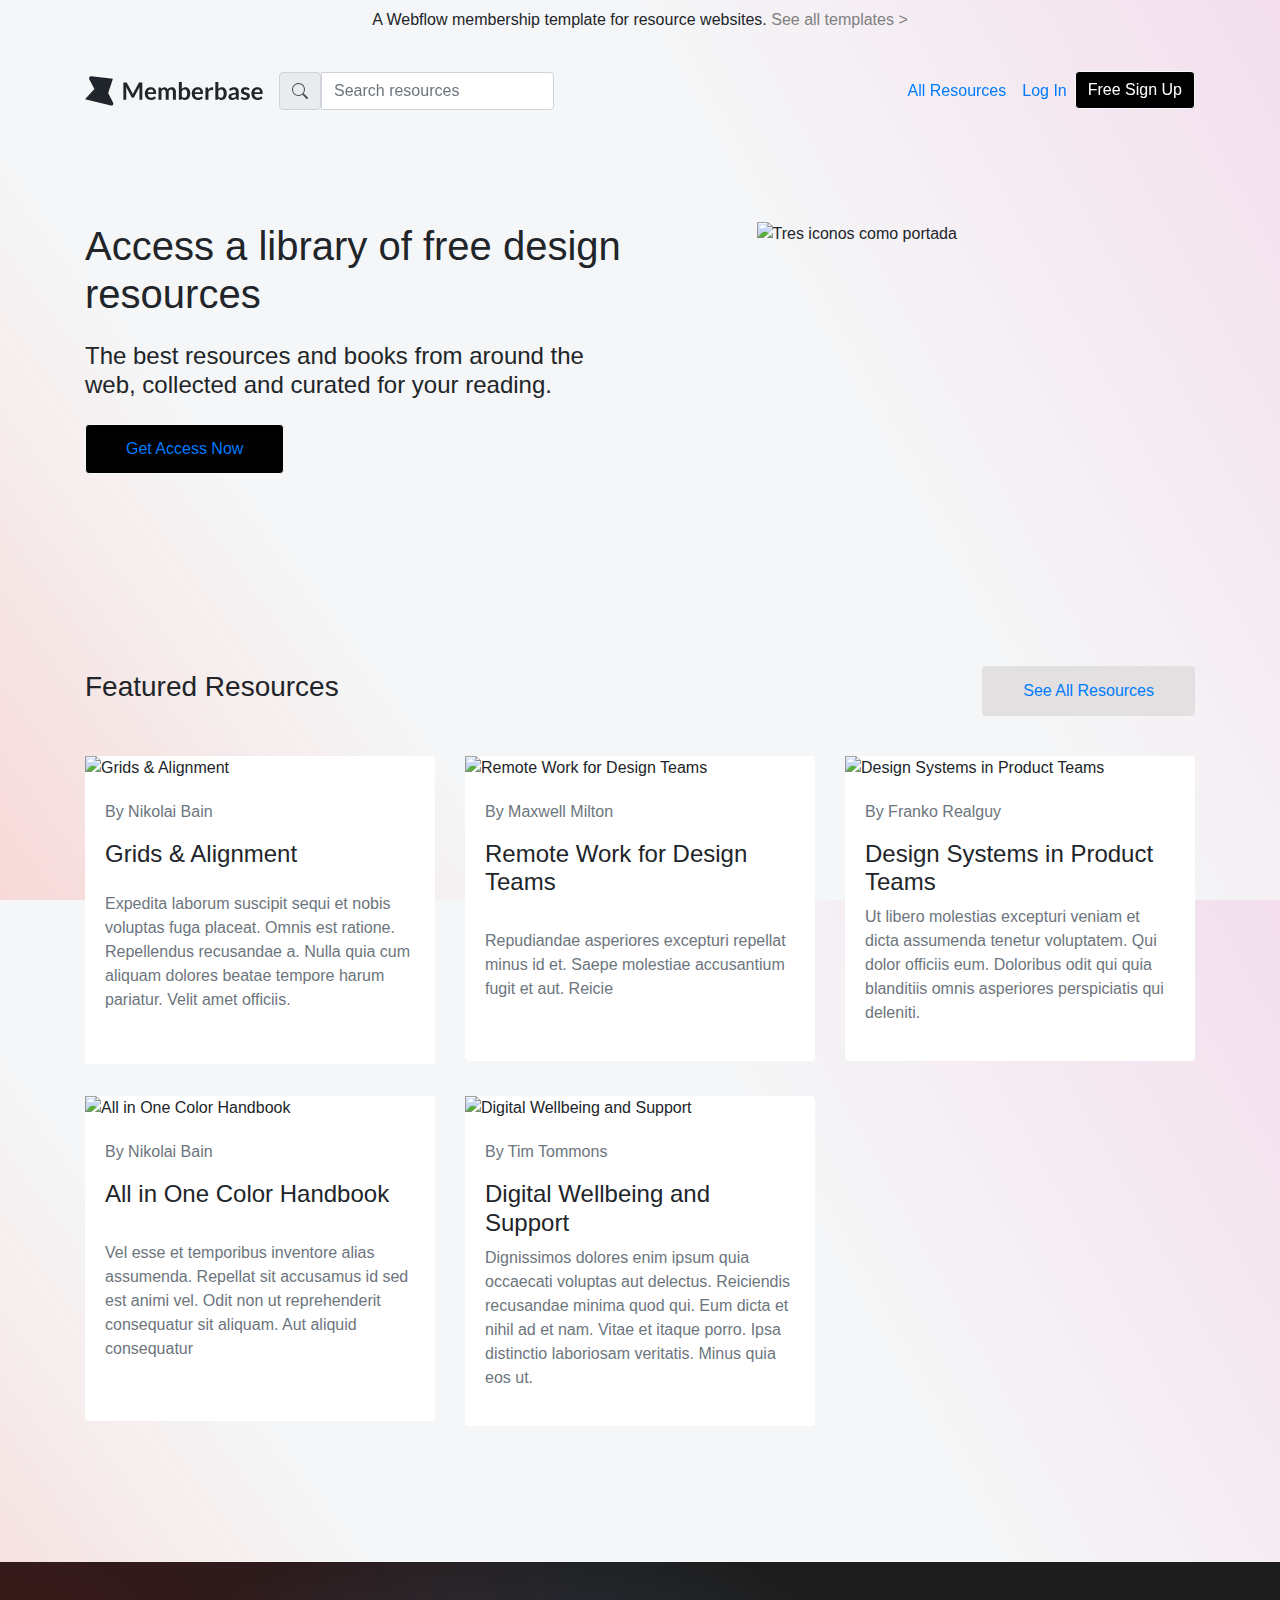
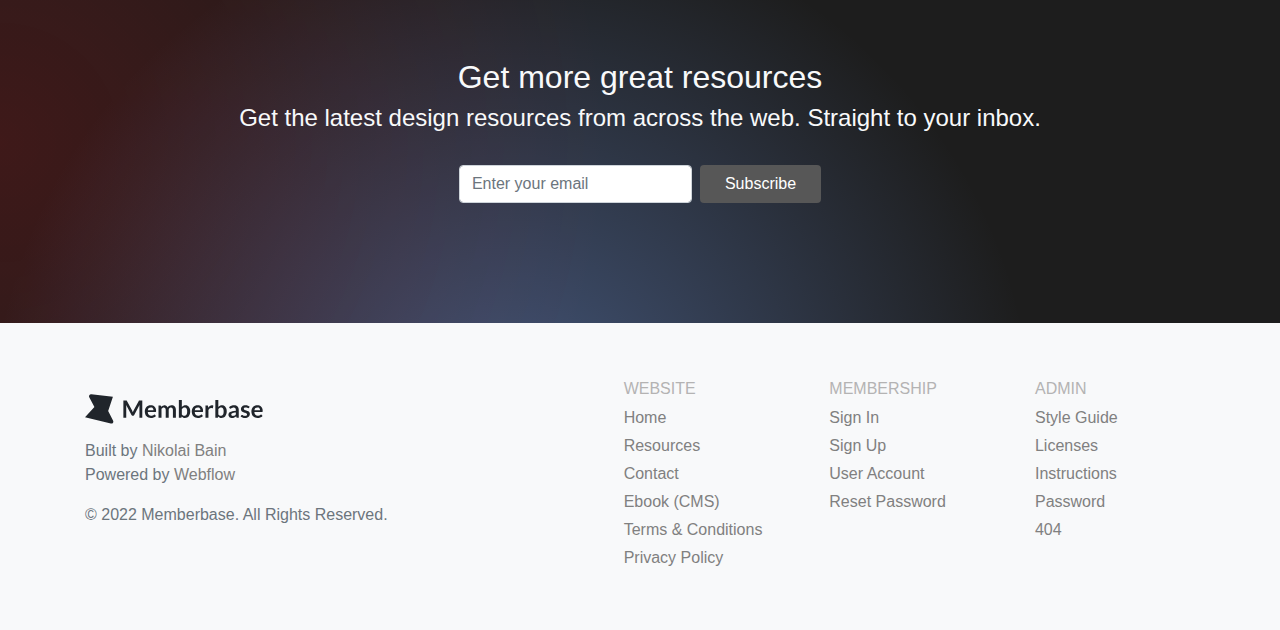
==== commit 461a2164: "footer finished" ====
--- a/Memberbase/index.html
+++ b/Memberbase/index.html
@@ -359,8 +359,8 @@
       <!--FOOTER-->
       <footer class="px-5 py-5 bg-light">
         <div class="container">
-          <div class="row">
-            <div class="col-12 col-lg-3 py-2 mr-5">
+          <div class="row custom-footer">
+            <div class="col-12 col-md-2 col-lg-5 py-2 mr-5">
               <a href="#"
                 ><svg
                   width="178"
@@ -427,7 +427,7 @@
               <p class="text-muted cursive">
                 Powered by
                 <a
-                  href="https://www.nikolaibain.com/"
+                  href="https://webflow.com/"
                   target="_blank"
                   class="custom-link"
                   >Webflow</a
@@ -437,13 +437,129 @@
                 © 2022 Memberbase. All Rights Reserved.
               </p>
             </div>
-            <div class="col-12 col-lg-3 py-2">
-              <h6 class="text-light">Brook 103,</h6>
-              <h6 class="text-light">90021 New York, USA</h6>
-            </div>
-            <div class="col-12 col-lg-3 py-2">
-              <h6 class="text-light">hi@waxon.com</h6>
-              <h6 class="text-light">+77 033 442 55 57</h6>
+            <div class="col-6 col-md-2 col-lg-2 py-2">
+              <h6 class="fw-bold custom-h6">WEBSITE</h6>
+              <p class="my-1">
+                <a href="#" class="custom-link">Home</a>
+              </p>
+              <p class="my-1">
+                <a
+                  href="https://memberbase-template.webflow.io/resources"
+                  target="_blank"
+                  class="custom-link"
+                  >Resources</a
+                >
+              </p>
+              <p class="my-1">
+                <a
+                  href="https://memberbase-template.webflow.io/contact"
+                  target="_blank"
+                  class="custom-link"
+                  >Contact</a
+                >
+              </p>
+              <p class="my-1">
+                <a
+                  href="https://memberbase-template.webflow.io/log-in?usredir=%2Febook%2Fgrids-alignment"
+                  target="_blank"
+                  class="custom-link"
+                  >Ebook (CMS)</a
+                >
+              </p>
+              <p class="my-1">
+                <a
+                  href="https://memberbase-template.webflow.io/terms-conditions"
+                  target="_blank"
+                  class="custom-link"
+                  >Terms & Conditions</a
+                >
+              </p>
+              <p class="my-1">
+                <a
+                  href="https://memberbase-template.webflow.io/privacy-policy"
+                  target="_blank"
+                  class="custom-link"
+                  >Privacy Policy</a
+                >
+              </p>
+            </div>
+            <div class="col-6 col-md-2 col-lg-2 py-2">
+              <h6 class="fw-bold custom-h6">MEMBERSHIP</h6>
+              <p class="my-1">
+                <a
+                  href="https://memberbase-template.webflow.io/log-in"
+                  target="_blank"
+                  class="custom-link"
+                  >Sign In</a
+                >
+              </p>
+              <p class="my-1">
+                <a
+                  href="https://memberbase-template.webflow.io/sign-up"
+                  target="_blank"
+                  class="custom-link"
+                  >Sign Up</a
+                >
+              </p>
+              <p class="my-1">
+                <a
+                  href="https://memberbase-template.webflow.io/log-in?usredir=%2Fuser-account"
+                  target="_blank"
+                  class="custom-link"
+                  >User Account</a
+                >
+              </p>
+              <p class="my-1">
+                <a
+                  href="https://memberbase-template.webflow.io/reset-password"
+                  target="_blank"
+                  class="custom-link"
+                  >Reset Password</a
+                >
+              </p>
+            </div>
+            <div class="col-12 col-md-2 col-lg-2 py-2">
+              <h6 class="fw-bold custom-h6">ADMIN</h6>
+              <p class="my-1">
+                <a
+                  href="https://memberbase-template.webflow.io/admin/style-guide"
+                  target="_blank"
+                  class="custom-link"
+                  >Style Guide</a
+                >
+              </p>
+              <p class="my-1">
+                <a
+                  href="https://memberbase-template.webflow.io/admin/licenses"
+                  target="_blank"
+                  class="custom-link"
+                  >Licenses</a
+                >
+              </p>
+              <p class="my-1">
+                <a
+                  href="https://memberbase-template.webflow.io/admin/instructions"
+                  target="_blank"
+                  class="custom-link"
+                  >Instructions</a
+                >
+              </p>
+              <p class="my-1">
+                <a
+                  href="https://memberbase-template.webflow.io/401"
+                  target="_blank"
+                  class="custom-link"
+                  >Password</a
+                >
+              </p>
+              <p class="my-1">
+                <a
+                  href="https://memberbase-template.webflow.io/404"
+                  target="_blank"
+                  class="custom-link"
+                  >404</a
+                >
+              </p>
             </div>
           </div>
         </div>
--- a/Memberbase/css/index.css
+++ b/Memberbase/css/index.css
@@ -112,3 +112,11 @@
   background-color: #4b4b4b;
   color: white;
 }
+
+.custom-h6 {
+  color: rgb(180, 179, 179);
+}
+
+.custom-footer {
+  justify-content: space-between;
+}
